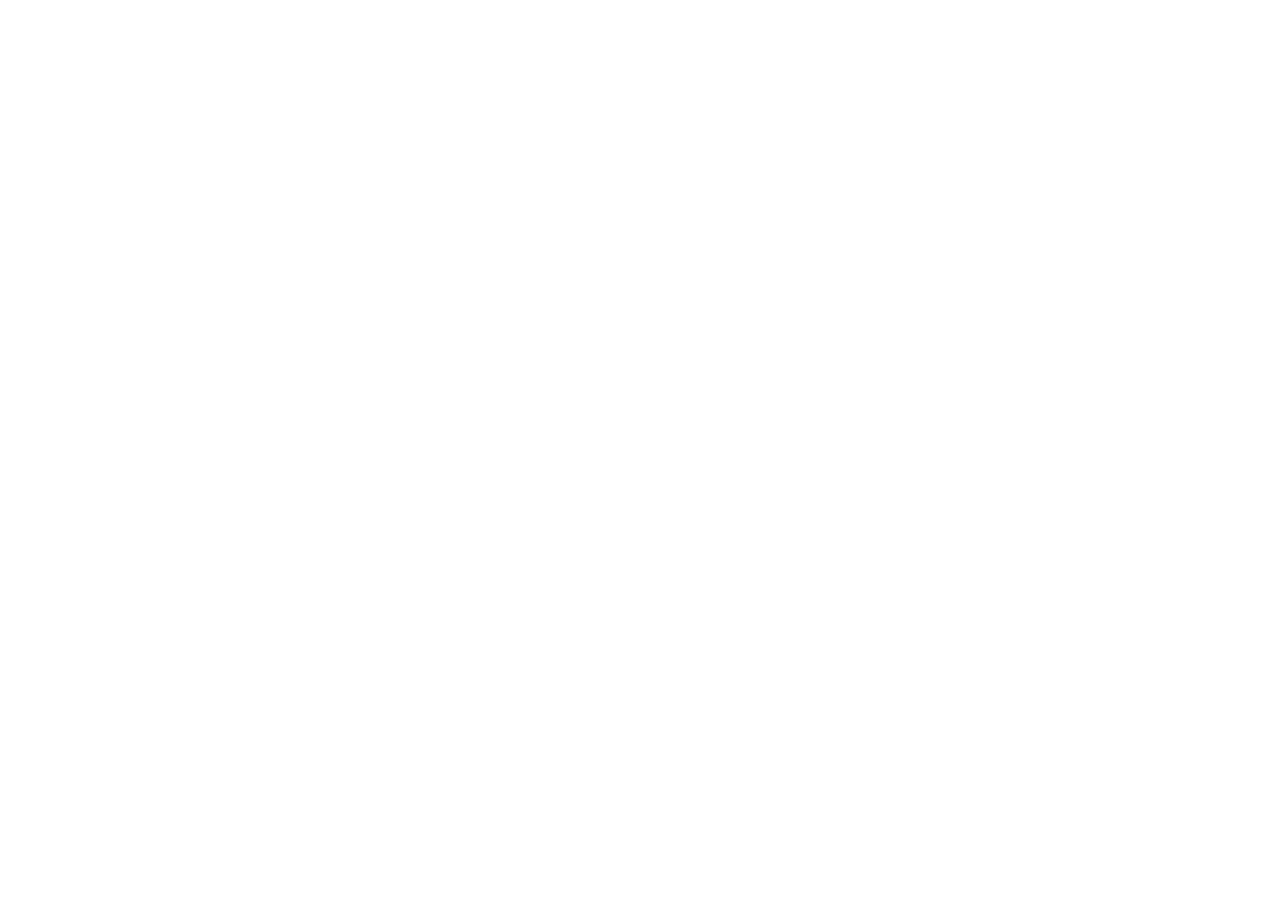
==== index.html @ 3a7b682b "creating bookclub version 2.0" ====
<!DOCTYPE html>
<html lang="en">
  <head>
    <meta charset="UTF-8" />
    <meta name="viewport" content="width=device-width, initial-scale=1.0" />
    <link rel="stylesheet" href="./reset.css" />
    <link rel="stylesheet" href="./index.css" />
    <script src="./index.js" defer></script>
    <title>BookClub 2.0</title>
  </head>
  <body></body>
</html>
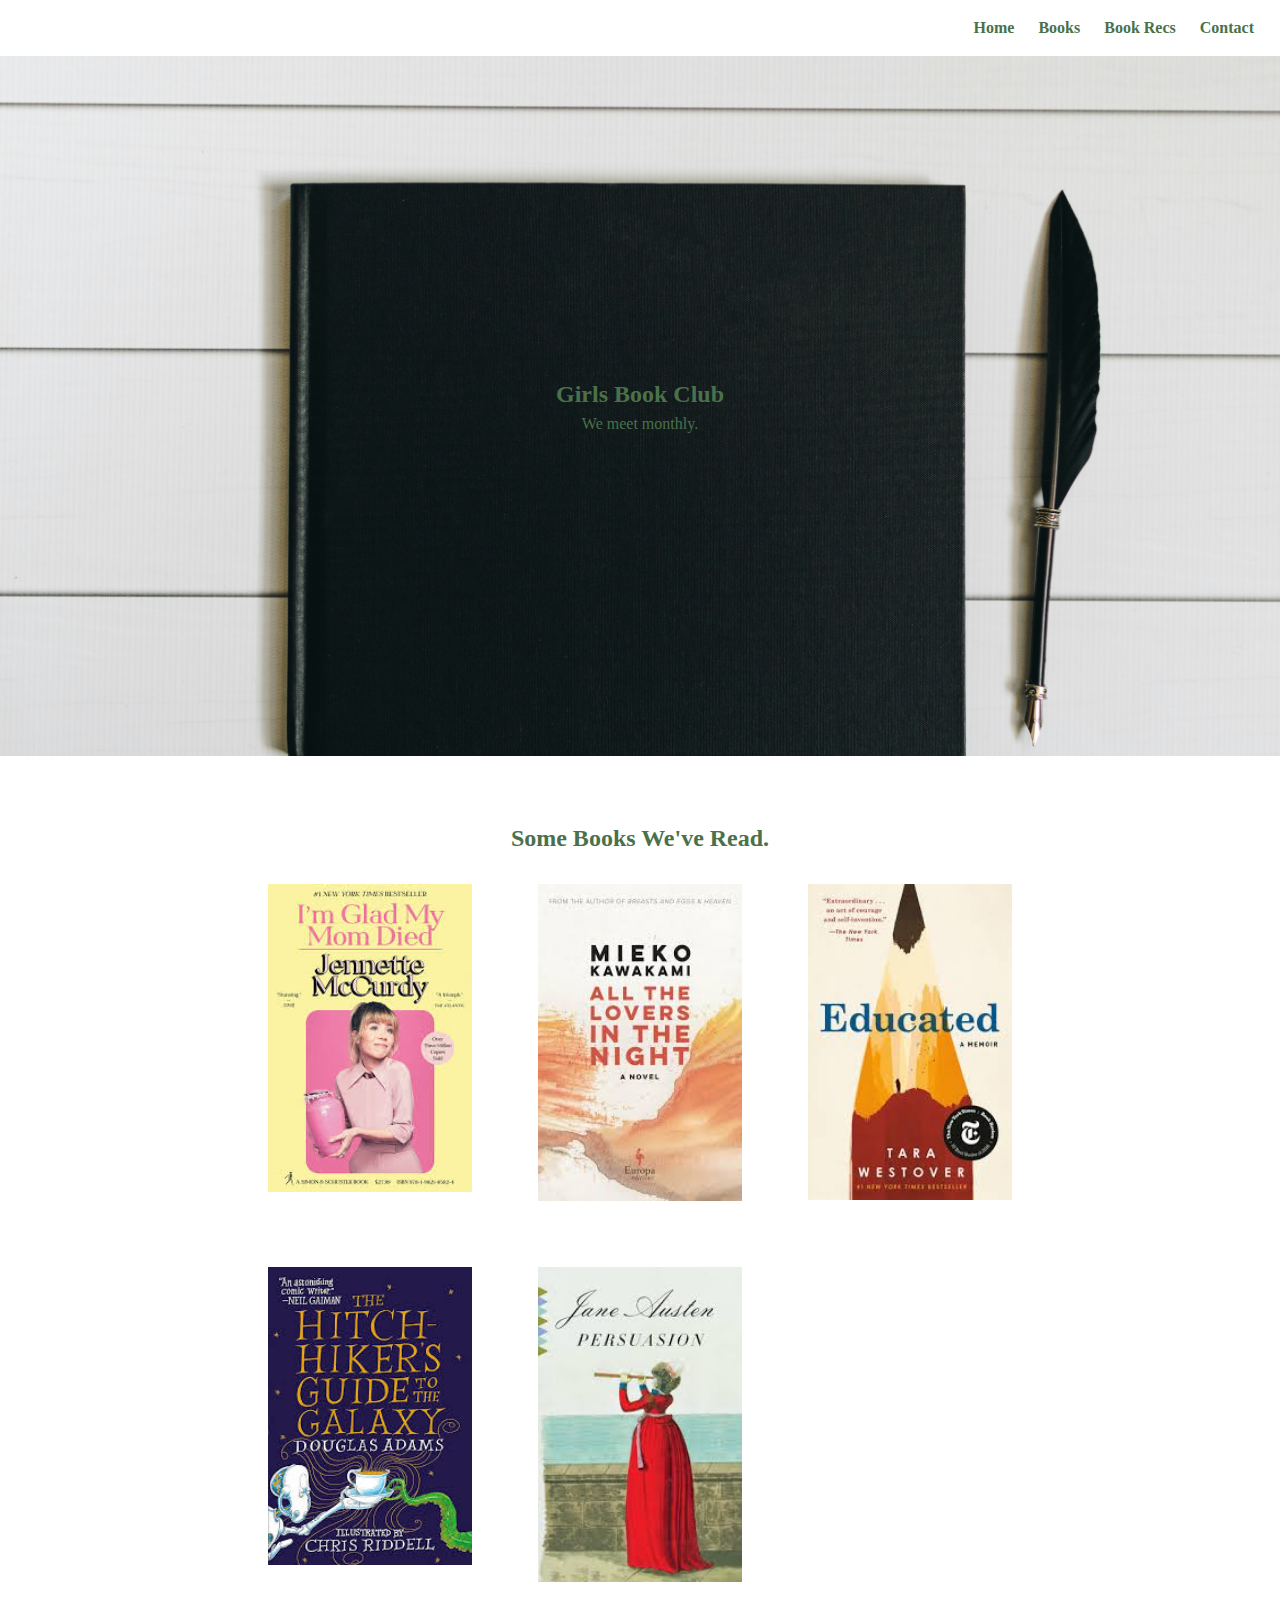
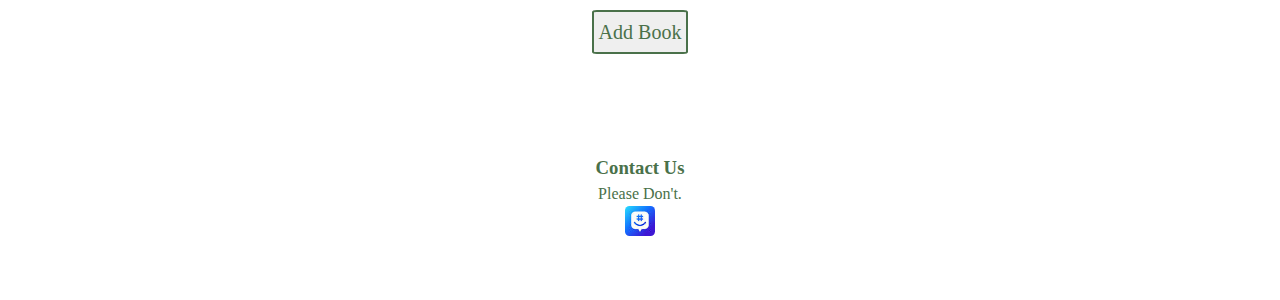
==== commit 2f3f2baf: "added old html and css, added and styled button" ====
--- a/index.html
+++ b/index.html
@@ -8,5 +8,38 @@
     <script src="./index.js" defer></script>
     <title>BookClub 2.0</title>
   </head>
-  <body></body>
+  <body>
+    <nav>
+      <div>
+        <a href="#hero">Home</a>
+        <a href="#books">Books</a>
+        <a
+          href="https://docs.google.com/spreadsheets/d/1kHmzodxrGFzg5kxeySfrx7rixHIJsCOxClitApXHifI/edit?gid=0#gid=0"
+          >Book Recs</a
+        >
+        <a href="#contact">Contact</a>
+      </div>
+    </nav>
+
+    <div id="hero">
+      <h2>Girls Book Club</h2>
+      <p>We meet monthly.</p>
+    </div>
+    <div id="books">
+      <h2>Some Books We've Read.</h2>
+      <div id="book-images">
+        <img src="./images/I'm glad.jpeg" id="book 1" />
+        <img src="./images/all the lovers.jpeg" id="book 2" />
+        <img src="./images/educated.jpeg" id="book 3" />
+        <img src="./images/Hitchhiker's guide.jpeg" id="book 4" />
+        <img src="./images/persuasion.jpeg" id="book 5" />
+      </div>
+    </div>
+    <button>Add Book</button>
+    <div id="contact">
+      <h3>Contact Us</h3>
+      <p>Please Don't.</p>
+      <img src="./images/groupme.jpg" />
+    </div>
+  </body>
 </html>
--- a/index.css
+++ b/index.css
@@ -0,0 +1,130 @@
+* {
+  font-family: Georgia, "Times New Roman", Times, serif;
+  color: rgb(74, 113, 74);
+}
+body {
+  max-width: 100%;
+  max-height: 100%;
+}
+
+nav {
+  padding: 1rem;
+  display: flex;
+  justify-content: flex-end;
+}
+
+nav a {
+  text-decoration: none;
+  font-weight: bold;
+  padding: 10px;
+}
+
+#hero {
+  max-width: 100%;
+  padding: 25%;
+  display: block;
+  justify-content: center;
+  background-image: url(./images/hero\ background.jpg);
+  background-repeat: no-repeat;
+  background-size: 100%;
+  height: auto;
+}
+
+#hero h2,
+p {
+  display: flex;
+  justify-content: center;
+  opacity: 100%;
+}
+
+#books h2 {
+  margin-top: 5%;
+  display: flex;
+  justify-content: center;
+}
+
+#book-images {
+  display: grid;
+  max-width: 800px;
+  margin: 0 auto 0;
+  grid-template-columns: repeat(3, 1fr);
+  grid-gap: 10px;
+}
+
+#book-images > img {
+  /* height: 300px;
+  width: 200px; */
+  width: 100%;
+  padding: 1.75em;
+}
+
+#contact h3,
+p {
+  display: flex;
+  justify-content: center;
+}
+
+#contact img {
+  display: block;
+  margin: 0 auto 5%;
+  width: 30px;
+  border-radius: 15%;
+}
+
+button {
+  display: flex;
+  font-size: 1.25rem;
+  margin: 0px auto 100px;
+  padding: 5px;
+  border: 2px solid rgb(74, 113, 74);
+  border-radius: 5%;
+}
+
+@media only screen and (max-width: 800px) {
+  nav {
+    padding: 5px;
+    display: flex;
+    justify-content: center;
+  }
+
+  nav a {
+    text-decoration: none;
+    font-weight: bold;
+    padding: 5px;
+  }
+}
+
+@media only screen and (max-width: 620px) and (max-height: 900px) {
+  h2 {
+    font-size: 20px;
+  }
+
+  p {
+    font-size: 10px;
+  }
+
+  #hero {
+    max-width: 100%;
+    padding: 25%;
+    display: block;
+    justify-content: center;
+    background-image: url(./images/hero\ background.jpg);
+    background-repeat: no-repeat;
+    background-size: 100%;
+    height: auto;
+  }
+
+  #book-images {
+    display: grid;
+    max-width: 400px;
+    margin: 0 auto 10%;
+    grid-template-columns: repeat(2, 1fr);
+    grid-gap: 10px;
+  }
+
+  #book-images > img {
+    /* height: 200px;
+    width: 130px; */
+    padding: 1em;
+  }
+}
